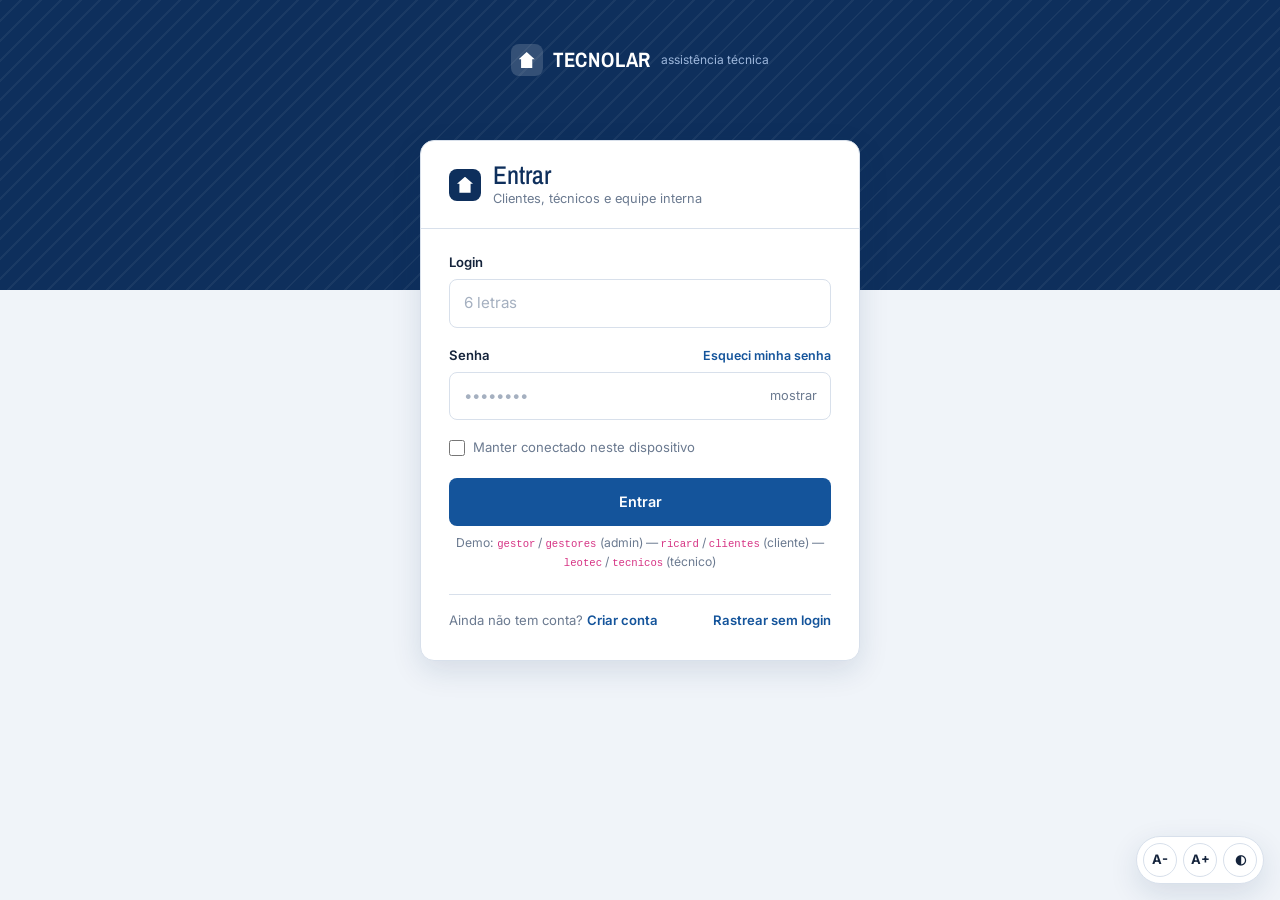
==== login.html @ 78245949 "primeiro commit: site da TecnoLar completo" ====
<!DOCTYPE html>
<html lang="pt-BR">
<head>
  <meta charset="UTF-8">
  <meta name="viewport" content="width=device-width, initial-scale=1.0">
  <title>Entrar | TecnoLar</title>
  <link rel="stylesheet" href="https://cdn.jsdelivr.net/npm/bootstrap@5.3.3/dist/css/bootstrap.min.css">
  <link rel="stylesheet" href="css/style.css">
</head>
<body>
  <header class="login-faixa">
    <a href="index.html" class="logo logo-claro">
      <span class="logo-icone"></span>
      TECNOLAR <small>assistência técnica</small>
    </a>
  </header>

  <main class="login-principal">
    <section class="login-cartao">
      <div class="login-cabecalho">
        <span class="logo-icone"></span>
        <div>
          <h1>Entrar</h1>
          <p>Clientes, técnicos e equipe interna</p>
        </div>
      </div>

      <form class="login-form" id="form-login">
        <div class="alerta alerta-erro d-none" id="erro-login">
          <span class="alerta-icone"></span>
          <p>Login ou senha incorretos.</p>
        </div>

        <div class="campo">
          <label for="login">Login</label>
          <input class="entrada" type="text" id="login" name="login" placeholder="6 letras" maxlength="6" required>
        </div>

        <div class="campo">
          <div class="rotulo-linha">
            <label for="senha">Senha</label>
            <a href="#">Esqueci minha senha</a>
          </div>
          <div class="senha-caixa">
            <input class="entrada" type="password" id="senha" name="senha" placeholder="••••••••" required>
            <button type="button" class="senha-mostrar" id="mostrar-senha">mostrar</button>
          </div>
        </div>

        <label class="checkbox">
          <input type="checkbox" name="manter-conectado">
          Manter conectado neste dispositivo
        </label>

        <button type="submit" class="botao botao-primario botao-total">Entrar</button>

        <p class="dica text-center mt-2">
          Demo: <code>gestor</code> / <code>gestores</code> (admin)
          — <code>ricard</code> / <code>clientes</code> (cliente)
          — <code>leotec</code> / <code>tecnicos</code> (técnico)
        </p>

        <div class="login-rodape">
          <span>Ainda não tem conta? <a href="cliente/cadastro.html">Criar conta</a></span>
          <a href="cliente/chamado-acompanhar.html">Rastrear sem login</a>
        </div>
      </form>
    </section>
  </main>

  <script src="js/app.js"></script>
  <script src="js/paginas/login.js"></script>
  <script src="https://cdn.jsdelivr.net/npm/bootstrap@5.3.3/dist/js/bootstrap.bundle.min.js"></script>
  <script src="js/acessibilidade.js"></script>
</body>
</html>
---- css/style.css ----
/* ==========================================================
   TECNOLAR: estilos compartilhados (usa Bootstrap 5 como base)
   Usado em todas as páginas do site.

   Índice
   1. Variáveis (cores e fontes do projeto)
   2. Ponte com o Bootstrap (tema aplicado nos componentes prontos)
   3. Base
   4. Logo e topo do site
   5. Botões e alertas
   6. Formulários
   7. Opções clicáveis (radio / checkbox personalizados)
   8. Página de login
   9. Página 404
   10. Abrir chamado (3 passos)
   11. Chamado confirmado / acompanhar chamado
   12. Landing page: não tem bloco próprio, é card do Bootstrap
       mais as classes utilitárias da seção 15
   13. Painel admin (layout e linha do tempo)
   14. Painel do técnico (itens de orçamento)
   15. Utilitários (cores, larguras e pequenos ajustes usados direto no HTML)
   ========================================================== */

/* Fontes: títulos em Archivo Narrow, textos em Inter (precisa de internet) */
@import url("https://fonts.googleapis.com/css2?family=Archivo+Narrow:wght@600;700&family=Inter:wght@400;500;600;700&display=swap");


/* ---------- 1. VARIÁVEIS ----------
   Mudou a cor aqui? Muda no site inteiro. */
:root {
  --azul-escuro: #0E2F5C;   /* fundo da capa, títulos, nav */
  --azul: #14549B;          /* botões e links */
  --azul-hover: #0E4382;
  --azul-claro: #EBF1F8;    /* fundos suaves, item selecionado */
  --fundo: #F0F4F9;         /* fundo das páginas */
  --linha: #D8E0EB;         /* bordas */
  --texto: #14233B;
  --texto-suave: #6B7A90;
  --vermelho: #B4342A;      /* erros / risco de SLA */
  --vermelho-claro: #FBEAE8;
  --ambar: #9A5B06;         /* avisos */
  --ambar-claro: #FBF1DF;
  --verde: #1E7A4C;         /* sucesso / concluído */
  --verde-claro: #E4F3EA;
  --superficie: #fff;      /* fundo de cartão, input, menu... troca no tema escuro */
  --acento-marca: #0E2F5C; /* azul da marca p/ fundo (logo, faixa de login...); não troca no tema escuro */

  --fonte-titulo: "Archivo Narrow", "Arial Narrow", sans-serif;
  --fonte-texto: "Inter", "Segoe UI", Arial, sans-serif;

  --raio: 10px;
  --sombra: 0 10px 30px rgba(15, 47, 92, 0.12);
}

/* ---------- 1b. TEMA ESCURO (Desafio Plus, acessibilidade) ----------
   Troca só as variáveis. Como quase todo o CSS já usa var(--algo)
   em vez de cor fixa, a maior parte da página se repinta sozinha. */
:root[data-tema="escuro"] {
  --azul-escuro: #CFE0F7;
  --azul: #5B9BE0;
  --azul-hover: #7FB2E8;
  --azul-claro: #16304F;
  --fundo: #0F1620;
  --linha: #2A3547;
  --texto: #E8ECF2;
  --texto-suave: #9AA7B8;
  --vermelho: #E58A80;
  --vermelho-claro: #3A1E1C;
  --ambar: #E0B868;
  --ambar-claro: #3A2E14;
  --verde: #6FCB9A;
  --verde-claro: #16301F;
  --superficie: #182130;
  --sombra: 0 10px 30px rgba(0, 0, 0, 0.45);
  --bs-emphasis-color-rgb: 232, 236, 242;
  --bs-secondary-rgb: 154, 167, 184;
}
:root[data-tema="escuro"] .logo:not(.logo-claro) { color: var(--texto); }
:root[data-tema="escuro"] .entrada::placeholder { color: #6B7A90; }

/* ---------- 1c. ESCALA DE FONTE (Desafio Plus) ----------
   Como boa parte dos tamanhos no projeto usa rem/em (inclusive no
   Bootstrap), aumentar o tamanho base em % escala o texto inteiro
   sem precisar mexer em cada componente. */
html.fonte-85 { font-size: 85%; }
html.fonte-115 { font-size: 115%; }
html.fonte-130 { font-size: 130%; }
html.fonte-150 { font-size: 150%; }
html.fonte-175 { font-size: 175%; }
html.fonte-200 { font-size: 200%; }

/* ---------- 1d. BARRA DE ACESSIBILIDADE (Desafio Plus) ----------
   Montada em js/acessibilidade.js, fica fixa no canto da tela
   em todas as páginas, por isso vive aqui e não em cada arquivo. */
.barra-acessibilidade {
  position: fixed;
  right: 16px;
  bottom: 16px;
  z-index: 1500;
  display: flex;
  gap: 6px;
  background: var(--superficie);
  border: 1px solid var(--linha);
  border-radius: 999px;
  padding: 6px;
  box-shadow: var(--sombra);
  font-family: var(--fonte-texto);
}

.botao-acessibilidade {
  width: 34px;
  height: 34px;
  border-radius: 50%;
  border: 1px solid var(--linha);
  background: transparent;
  color: var(--texto);
  font-size: 13px;
  font-weight: 700;
  cursor: pointer;
}

/* ---------- 1e. TOASTS (substituem o window.alert()) ---------- */
#toast-container {
  position: fixed;
  top: 20px;
  right: 20px;
  z-index: 2000;
  display: flex;
  flex-direction: column;
  gap: 10px;
}

.toast-aviso {
  box-shadow: var(--sombra);
  min-width: 260px;
  transition: opacity 0.4s;
}

.toast-aviso.toast-saindo { opacity: 0; }

/* ---------- 2. PONTE COM O BOOTSTRAP ----------
   O Bootstrap define as próprias cores em variáveis --bs-*.
   Sobrescrevendo elas aqui, os componentes prontos dele
   (botões, navbar, badges, cards, tabelas...) já nascem
   com a identidade visual da TecnoLar, sem precisar reescrever
   cada componente do zero. */
:root {
  --bs-primary: var(--azul);
  --bs-primary-rgb: 20, 84, 155;
  --bs-link-color: var(--azul);
  --bs-link-hover-color: var(--azul-hover);
  --bs-body-color: var(--texto);
  --bs-body-bg: var(--fundo);
  --bs-emphasis-color: var(--texto);
  --bs-emphasis-color-rgb: 20, 35, 59;
  --bs-secondary-color: var(--texto-suave);
  --bs-secondary: var(--texto-suave);
  --bs-secondary-rgb: 107, 122, 144;
  --bs-body-font-family: var(--fonte-texto);
  --bs-border-color: var(--linha);
  --bs-border-radius: 8px;
  --bs-border-radius-lg: var(--raio);
  --bs-danger: var(--vermelho);
  --bs-warning: var(--ambar);
  --bs-success: var(--verde);
}
.btn-primary {
  --bs-btn-bg: var(--azul);
  --bs-btn-border-color: var(--azul);
  --bs-btn-hover-bg: var(--azul-hover);
  --bs-btn-hover-border-color: var(--azul-hover);
  --bs-btn-active-bg: var(--azul-hover);
  --bs-btn-active-border-color: var(--azul-hover);
  font-weight: 600;
}
.navbar-dark.bg-tecnolar { background: var(--acento-marca) !important; }
.form-control:focus, .form-select:focus {
  border-color: var(--azul);
  box-shadow: 0 0 0 3px rgba(20, 84, 155, 0.15);
}
h1, h2, h3, .font-titulo { font-family: var(--fonte-titulo); }


/* ---------- 3. BASE ---------- */
* { box-sizing: border-box; }

body {
  margin: 0;
  font-family: var(--fonte-texto);
  font-size: 15px;
  line-height: 1.5;
  color: var(--texto);
  background: var(--fundo);
}

h1, h2, h3 {
  margin: 0;
  font-family: var(--fonte-titulo);
  line-height: 1.1;
  color: var(--azul-escuro);
}

a { color: var(--azul); font-weight: 600; text-decoration: none; }
a:hover { text-decoration: underline; }

fieldset { border: 0; padding: 0; margin: 0 0 22px; min-width: 0; }
legend { padding: 0; }

/* Fundo listrado usado nos "espaços de foto", igual ao wireframe */
.listrado {
  background: repeating-linear-gradient(135deg, #E6EDF7 0 8px, #F3F6FB 8px 16px);
}


/* ---------- 4. LOGO E TOPO ---------- */
.logo {
  display: flex;
  align-items: center;
  gap: 10px;
  font-family: var(--fonte-titulo);
  font-weight: 700;
  font-size: 1.3rem;
  letter-spacing: 0.04em;
  color: var(--azul-escuro);
}
.logo:hover { text-decoration: none; }

.logo small {
  font-family: var(--fonte-texto);
  font-size: 0.75rem;
  font-weight: 400;
  letter-spacing: 0;
  color: var(--texto-suave);
}

/* Ícone do logo: quadrado azul com uma casinha desenhada só com CSS */
.logo-icone {
  width: 32px;
  height: 32px;
  flex: none;
  border-radius: 8px;
  background: var(--acento-marca);
  display: grid;
  place-items: center;
}
.logo-icone::before {
  content: "";
  width: 16px;
  height: 16px;
  background: var(--superficie);
  clip-path: polygon(50% 0, 100% 45%, 85% 45%, 85% 100%, 15% 100%, 15% 45%, 0 45%);
}

/* Versão do logo para fundo azul */
.logo-claro { color: #fff; }
.logo-claro small { color: #9DB7DC; }
.logo-claro .logo-icone { background: rgba(255, 255, 255, 0.16); }

.topo {
  background: var(--superficie);
  border-bottom: 1px solid var(--linha);
}
.topo-conteudo {
  max-width: 1100px;
  margin: 0 auto;
  padding: 14px 24px;
  display: flex;
  align-items: center;
  justify-content: space-between;
  gap: 16px;
}
.topo-acoes { display: flex; align-items: center; gap: 16px; }
.topo-ajuda { font-size: 0.8rem; color: var(--texto-suave); }

/* Botão do menu hambúrguer (3 tracinhos) */
.menu-hamburguer {
  width: 40px;
  height: 40px;
  border: 1px solid var(--linha);
  border-radius: 8px;
  background: var(--superficie);
  display: grid;
  place-content: center;
  gap: 4px;
  cursor: pointer;
}
.menu-hamburguer span {
  display: block;
  width: 18px;
  height: 2px;
  background: var(--acento-marca);
  border-radius: 2px;
}


/* ---------- 5. BOTÕES E ALERTAS ---------- */
.botao {
  display: inline-block;
  padding: 12px 22px;
  border: 1px solid transparent;
  border-radius: 8px;
  font-family: var(--fonte-texto);
  font-size: 0.9rem;
  font-weight: 600;
  text-align: center;
  cursor: pointer;
  transition: background 0.2s, border-color 0.2s, transform 0.1s;
}
.botao:hover { text-decoration: none; }
.botao:active { transform: translateY(1px); }

.botao-primario { background: var(--azul); color: #fff; }
.botao-primario:hover { background: var(--azul-hover); }

.botao-secundario { background: var(--superficie); color: var(--azul-escuro); border-color: var(--linha); }
.botao-secundario:hover { border-color: var(--azul); }

.botao-total { width: 100%; }
.botao-pequeno { padding: 8px 14px; font-size: 0.8rem; }

/* Caixas de aviso: erro (vermelho), aviso (âmbar) e informação (azul) */
.alerta {
  display: flex;
  gap: 12px;
  padding: 12px 14px;
  margin-bottom: 18px;
  border: 1px solid;
  border-radius: 8px;
  font-size: 0.82rem;
}
.alerta strong { display: block; margin-bottom: 2px; }
.alerta p { margin: 0; }

.alerta-erro  { background: var(--vermelho-claro); border-color: #EFC3BE; color: var(--vermelho); }
.alerta-aviso { background: var(--ambar-claro);    border-color: #EBD6AE; color: var(--ambar); }
.alerta-info  { background: var(--azul-claro);     border-color: #CBD8EE; color: var(--azul-escuro); }

/* Bolinha com "!" (ou "i" no alerta de informação) */
.alerta-icone {
  width: 22px;
  height: 22px;
  flex: none;
  border-radius: 50%;
  background: currentColor;
  display: grid;
  place-items: center;
}
.alerta-icone::before { content: "!"; color: #fff; font-size: 0.8rem; font-weight: 700; }
.alerta-info .alerta-icone::before { content: "i"; }


/* ---------- 6. FORMULÁRIOS ---------- */
.campo { margin-bottom: 18px; }

.rotulo,
.campo label {
  display: block;
  margin-bottom: 6px;
  font-size: 0.82rem;
  font-weight: 600;
}
.opcional { font-weight: 400; color: var(--texto-suave); }

.entrada {
  width: 100%;
  padding: 12px 14px;
  border: 1px solid var(--linha);
  border-radius: 8px;
  background: var(--superficie);
  font-family: inherit;
  font-size: 0.95rem;
  color: var(--texto);
  transition: border-color 0.2s, box-shadow 0.2s;
}
.entrada::placeholder { color: #A5B0C0; }
.entrada:focus {
  outline: none;
  border-color: var(--azul);
  box-shadow: 0 0 0 3px rgba(20, 84, 156, 0.15);
}
.entrada.erro { border-color: var(--vermelho); }
textarea.entrada { min-height: 96px; resize: vertical; }

.dica { margin: 6px 0 0; font-size: 0.76rem; color: var(--texto-suave); }
.mensagem-erro { margin: 6px 0 0; font-size: 0.76rem; color: var(--vermelho); }

/* Grades: colocam campos lado a lado */
.grade { display: grid; gap: 16px; }
.grade-2   { grid-template-columns: 1fr 1fr; }
.grade-3   { grid-template-columns: 1fr 1fr 1fr; }
.grade-2-1 { grid-template-columns: 2fr 1fr; }
.grade-cep { grid-template-columns: 150px 1fr; }

/* Checkbox simples com texto ao lado */
.checkbox {
  display: flex;
  align-items: center;
  gap: 8px;
  font-size: 0.82rem;
  color: var(--texto-suave);
  cursor: pointer;
}
.checkbox input { width: 16px; height: 16px; accent-color: var(--azul); }


/* ---------- 7. OPÇÕES CLICÁVEIS ----------
   Truque: o input (radio/checkbox) fica escondido e o visual é
   desenhado no <span> logo depois dele. Quando o input está
   marcado (:checked), o span muda de cor. Funciona sem JavaScript. */
.opcao { position: relative; display: block; cursor: pointer; }
.opcao input { position: absolute; opacity: 0; pointer-events: none; }

.opcao-caixa {
  display: block;
  padding: 12px 14px;
  border: 1px solid var(--linha);
  border-radius: var(--raio);
  background: var(--superficie);
  transition: border-color 0.2s, background 0.2s, box-shadow 0.2s;
}
.opcao:hover .opcao-caixa { border-color: var(--azul); }
.opcao input:checked + .opcao-caixa {
  border-color: var(--azul);
  background: var(--azul-claro);
  box-shadow: 0 0 0 1px var(--azul);
}
.opcao input:focus-visible + .opcao-caixa { outline: 2px solid var(--azul); outline-offset: 2px; }
.opcao input:disabled + .opcao-caixa {
  opacity: 0.5;
  background: var(--fundo);
  cursor: not-allowed;
  border-color: var(--linha);
  box-shadow: none;
}

/* Opção em linha: bolinha de seleção + texto */
.opcao-linha { display: flex; align-items: center; gap: 12px; }
.marcador {
  width: 18px;
  height: 18px;
  flex: none;
  border: 2px solid #B9C5D6;
  border-radius: 50%;
  background: var(--superficie);
  transition: border-color 0.2s;
}
.opcao input:checked + .opcao-caixa .marcador {
  border-color: var(--azul);
  background: radial-gradient(circle, var(--azul) 0 4px, #fff 5px);
}

/* Botões lado a lado (Sim / Não / Não sei) */
.segmentado {
  display: grid;
  grid-auto-flow: column;
  grid-auto-columns: 1fr;
  overflow: hidden;
  border: 1px solid var(--linha);
  border-radius: 8px;
  background: var(--superficie);
}
.segmentado label { position: relative; }
.segmentado input { position: absolute; opacity: 0; }
.segmentado span {
  display: block;
  padding: 10px 8px;
  border-left: 1px solid var(--linha);
  font-size: 0.85rem;
  text-align: center;
  color: var(--texto-suave);
  cursor: pointer;
  transition: background 0.2s, color 0.2s;
}
.segmentado label:first-child span { border-left: 0; }
.segmentado input:checked + span { background: var(--acento-marca); color: #fff; font-weight: 600; }
.segmentado input:focus-visible + span { outline: 2px solid var(--azul); outline-offset: -3px; }

/* Etiquetas arredondadas (não gela, faz ruído...) */
.chips { display: flex; flex-wrap: wrap; gap: 8px; margin-top: 10px; }
.chip { position: relative; }
.chip input { position: absolute; opacity: 0; }
.chip span {
  display: inline-block;
  padding: 4px 12px;
  border: 1px solid var(--linha);
  border-radius: 999px;
  background: var(--superficie);
  font-size: 0.78rem;
  color: var(--texto-suave);
  cursor: pointer;
  transition: background 0.2s, border-color 0.2s, color 0.2s;
}
.chip:hover span { border-color: var(--azul); }
.chip input:checked + span { background: var(--azul-claro); border-color: var(--azul); color: var(--azul); font-weight: 600; }
.chip input:focus-visible + span { outline: 2px solid var(--azul); outline-offset: 2px; }


/* ---------- 8. PÁGINA DE LOGIN ---------- */
.login-faixa {
  height: 290px;
  padding: 44px 24px 0;
  background-color: var(--acento-marca);
  background-image: repeating-linear-gradient(135deg, rgba(255, 255, 255, 0.05) 0 2px, transparent 2px 14px);
  display: flex;
  justify-content: center;
  align-items: flex-start;
}
.login-principal { padding: 0 20px 48px; }

/* O cartão sobe um pouco sobre a faixa azul (margem negativa) */
.login-cartao {
  max-width: 440px;
  margin: -150px auto 0;
  overflow: hidden;
  border: 1px solid var(--linha);
  border-radius: 14px;
  background: var(--superficie);
  box-shadow: var(--sombra);
}
.login-cabecalho {
  display: flex;
  align-items: center;
  gap: 12px;
  padding: 20px 28px;
  border-bottom: 1px solid var(--linha);
}
.login-cabecalho h1 { font-size: 1.6rem; }
.login-cabecalho p { margin: 0; font-size: 0.8rem; color: var(--texto-suave); }

.login-form { padding: 24px 28px 8px; }
.login-rodape {
  display: flex;
  justify-content: space-between;
  gap: 12px;
  margin-top: 22px;
  padding: 16px 0 22px;
  border-top: 1px solid var(--linha);
  font-size: 0.82rem;
  color: var(--texto-suave);
}

/* Linha "Senha ........ Esqueci minha senha" */
.rotulo-linha { display: flex; justify-content: space-between; align-items: baseline; margin-bottom: 6px; }
.rotulo-linha label { margin: 0; }
.rotulo-linha a { font-size: 0.78rem; }

/* Campo de senha com o botão "mostrar" por cima */
.senha-caixa { position: relative; }
.senha-caixa .entrada { padding-right: 84px; }
.senha-mostrar {
  position: absolute;
  right: 8px;
  top: 50%;
  transform: translateY(-50%);
  padding: 6px;
  border: 0;
  background: none;
  font-family: inherit;
  font-size: 0.8rem;
  color: var(--texto-suave);
  cursor: pointer;
}
.senha-mostrar:hover { color: var(--azul); }
.login-form .checkbox { margin-bottom: 20px; }


/* ---------- 9. PÁGINA 404 ---------- */
.pagina-erro {
  min-height: 100vh;
  display: flex;
  flex-direction: column;
  background-image: repeating-linear-gradient(135deg, rgba(15, 47, 92, 0.035) 0 2px, transparent 2px 14px);
}
.erro-principal { flex: 1; display: grid; place-items: center; padding: 40px 20px; }

.erro-cartao {
  width: 100%;
  max-width: 920px;
  padding: 56px 52px;
  display: grid;
  grid-template-columns: auto 1fr;
  align-items: center;
  gap: 56px;
  border: 1px solid var(--linha);
  border-radius: 14px;
  background: var(--superficie);
  box-shadow: var(--sombra);
}

.erro-numero { padding-left: 22px; border-left: 4px solid var(--vermelho); }
.erro-rotulo { font-size: 0.75rem; font-weight: 700; letter-spacing: 0.16em; color: var(--vermelho); }

/* O "404" usa em (proporcional ao tamanho da fonte) para o
   tambor do meio acompanhar o tamanho dos números */
.erro-codigo {
  display: flex;
  align-items: center;
  font-family: var(--fonte-titulo);
  font-size: clamp(96px, 16vw, 150px);
  font-weight: 700;
  line-height: 1;
  color: var(--vermelho);
}

/* O "0" é a janela de uma máquina de lavar (um SVG com várias partes).
   Cada parte tem a sua própria animação:
   - .aro / .aro-interno / .vidro: moldura e vidro da porta
   - .roupas: peças de roupa girando dentro do tambor
   - .balanco + .agua-fundo / .agua-frente: a água balançando e ondulando
   - .bolha: bolhas subindo
   - a máquina inteira também treme de leve, como na centrifugação */
.maquina {
  width: 0.7em;
  height: 0.7em;
  margin: 0 0.02em;
  overflow: visible;
  animation: tremer 0.35s linear infinite;
}
.maquina .aro         { fill: var(--vermelho); }
.maquina .aro-interno { fill: #8F2219; }
.maquina .vidro       { fill: #EAF1FB; }
.maquina .reflexo     { fill: none; stroke: #fff; stroke-width: 3; stroke-linecap: round; opacity: 0.85; }

.maquina .roupas {
  transform-box: view-box;
  transform-origin: 50px 50px;
  animation: girar 5s linear infinite;
}
.maquina .balanco {
  transform-box: view-box;
  transform-origin: 50px 50px;
  animation: balancar 2.6s ease-in-out infinite;
}
.maquina .agua-fundo  { fill: #9DB7DC; opacity: 0.7; animation: onda 3s linear infinite; }
.maquina .agua-frente { fill: var(--azul); opacity: 0.38; animation: onda 2s linear infinite reverse; }

.maquina .bolha { fill: #fff; opacity: 0; animation: subir 3s ease-in infinite; }
.maquina .bolha:nth-child(2) { animation-delay: -1s; }
.maquina .bolha:nth-child(3) { animation-delay: -2s; }
.maquina .bolha:nth-child(4) { animation-delay: -0.5s; }

/* Os dois "4" caem na entrada da página (uma vez só) */
.digito { animation: entrar 0.7s ease-out both; }
.digito-final { animation-delay: 0.25s; }

@keyframes girar  { to { transform: rotate(360deg); } }
@keyframes balancar {
  0%, 100% { transform: rotate(-5deg); }
  50%      { transform: rotate(5deg); }
}
@keyframes onda { to { transform: translateX(-50px); } }
@keyframes subir {
  0%   { transform: translateY(0);     opacity: 0; }
  20%  { opacity: 0.9; }
  100% { transform: translateY(-26px); opacity: 0; }
}
@keyframes tremer {
  0%, 100% { transform: translate(0, 0); }
  25%      { transform: translate(1px, -1px); }
  50%      { transform: translate(-1px, 1px); }
  75%      { transform: translate(1px, 1px); }
}
@keyframes entrar {
  from { opacity: 0; transform: translateY(-30px); }
  to   { opacity: 1; transform: none; }
}

.erro-texto h1 { margin-bottom: 12px; font-size: 2.4rem; }
.erro-texto p { max-width: 46ch; margin: 0 0 24px; color: var(--texto-suave); }
.erro-botoes { display: flex; flex-wrap: wrap; gap: 12px; }
.erro-texto .erro-ajuda {
  max-width: none;
  margin: 28px 0 0;
  padding-top: 18px;
  border-top: 1px solid var(--linha);
  font-size: 0.8rem;
  color: var(--texto-suave);
}

/* Quem desativa animações no sistema não vê nada se mexendo */
@media (prefers-reduced-motion: reduce) {
  *, *::before, *::after { animation: none !important; transition: none !important; }
}


/* ---------- 10. ABRIR CHAMADO ---------- */
.pagina-chamado { max-width: 760px; margin: 32px auto 64px; padding: 0 20px; }

.cartao {
  overflow: hidden;
  border: 1px solid var(--linha);
  border-radius: 14px;
  background: var(--superficie);
  box-shadow: var(--sombra);
}
.cartao-topo {
  padding: 28px 32px 22px;
  border-bottom: 1px solid var(--linha);
  background: linear-gradient(180deg, var(--azul-claro), var(--superficie));
}
.cartao-topo h1 { font-size: 2rem; }
.cartao-topo p { margin: 6px 0 22px; font-size: 0.9rem; color: var(--texto-suave); }
.cartao-corpo { padding: 28px 32px; }
.cartao-rodape {
  display: flex;
  align-items: center;
  justify-content: space-between;
  gap: 12px;
  padding: 16px 32px;
  border-top: 1px solid var(--linha);
  background: var(--fundo);
  font-size: 0.78rem;
  color: var(--texto-suave);
}
.botoes { display: flex; gap: 10px; }

/* Indicador de passos: (1) ---- (2) ---- (3) */
/* flex-wrap evita que passos a mais (ex: acompanhar chamado tem 5) sejam
   cortados pelo "overflow: hidden" do .cartao. Quando não cabe numa
   linha só, quebra pra linha de baixo em vez de sumir. */
.passos { display: flex; flex-wrap: wrap; align-items: center; gap: 10px; row-gap: 14px; margin: 0; padding: 0; list-style: none; }
.passo { display: flex; align-items: center; gap: 8px; font-size: 0.8rem; color: var(--texto-suave); white-space: nowrap; }
.passo-numero {
  width: 26px;
  height: 26px;
  display: grid;
  place-items: center;
  border: 1.5px solid #B9C5D6;
  border-radius: 50%;
  background: var(--superficie);
  font-size: 0.78rem;
  font-weight: 700;
}
.passo-linha { flex: 1; height: 2px; background: var(--linha); }
.passo-linha.feita { background: var(--azul); }

.passo.ativo,
.passo.feito { color: var(--azul-escuro); font-weight: 600; }
.passo.ativo .passo-numero,
.passo.feito .passo-numero { background: var(--azul); border-color: var(--azul); color: #fff; }

/* Passo 1: cartões dos aparelhos */
.aparelhos { display: grid; grid-template-columns: repeat(4, 1fr); gap: 12px; }
.aparelho-caixa { padding: 12px 10px; text-align: center; }
.aparelho-icone {
  height: 64px;
  margin-bottom: 10px;
  border-radius: 8px;
  display: grid;
  place-items: center;
  color: var(--azul);
  transition: background 0.2s, color 0.2s;
}
.aparelho-icone svg {
  width: 34px;
  height: 34px;
  fill: none;
  stroke: currentColor;
  stroke-width: 1.6;
  stroke-linecap: round;
  stroke-linejoin: round;
}
.aparelho-nome { font-size: 0.82rem; font-weight: 600; }
.opcao input:checked + .aparelho-caixa .aparelho-icone { background: var(--azul); color: #fff; }

/* Botão de anexar fotos */
.fotos { display: flex; flex-wrap: wrap; gap: 10px; }
.foto-add {
  width: 88px;
  height: 88px;
  display: grid;
  place-content: center;
  border: 1.5px dashed #AFC0DA;
  border-radius: 10px;
  background: var(--fundo);
  font-size: 0.72rem;
  text-align: center;
  color: var(--azul);
  cursor: pointer;
  transition: background 0.2s, border-color 0.2s;
}
.foto-add:hover { background: var(--azul-claro); border-color: var(--azul); }
.foto-add input { display: none; }
.foto-add strong { display: block; font-size: 1.5rem; line-height: 1; }

/* Caixa com fundo claro para agrupar campos */
.caixa {
  margin: 18px 0;
  padding: 18px;
  border: 1px solid var(--linha);
  border-radius: var(--raio);
  background: var(--fundo);
}
.caixa h3 { margin-bottom: 14px; font-size: 1.05rem; }
.caixa .campo:last-child { margin-bottom: 0; }

/* Passo 2: endereços */
.lista-opcoes { display: grid; gap: 10px; }
.endereco-nome { font-size: 0.9rem; font-weight: 600; }
.endereco-detalhe { font-size: 0.8rem; color: var(--texto-suave); }
.opcao-linha .editar { margin-left: auto; font-size: 0.75rem; }
.opcao-tracejada .opcao-caixa { border-style: dashed; text-align: center; font-size: 0.85rem; font-weight: 600; color: var(--azul); }

.miniatura {
  width: 60px;
  height: 60px;
  flex: none;
  display: grid;
  place-items: center;
  border-radius: 8px;
  color: var(--azul);
}
.miniatura svg {
  width: 28px;
  height: 28px;
  fill: none;
  stroke: currentColor;
  stroke-width: 1.6;
  stroke-linecap: round;
  stroke-linejoin: round;
}

.setor {
  display: flex;
  align-items: center;
  gap: 14px;
  margin: 18px 0;
  padding: 14px;
  border: 1px solid #CBD8EE;
  border-radius: var(--raio);
  background: var(--azul-claro);
  font-size: 0.82rem;
}
.setor strong { display: block; font-size: 0.92rem; color: var(--azul-escuro); }
.setor span { color: var(--texto-suave); }

.recebe {
  display: flex;
  align-items: center;
  justify-content: space-between;
  gap: 16px;
  padding: 14px 16px;
  border: 1px solid var(--linha);
  border-radius: var(--raio);
}
.recebe strong { display: block; font-size: 0.9rem; }
.recebe small { color: var(--texto-suave); font-size: 0.76rem; }
.recebe .segmentado { width: 230px; flex: none; }

/* Passo 3: dias, horários e resumo */
.semana-topo { display: flex; justify-content: space-between; align-items: baseline; margin-bottom: 10px; font-size: 0.8rem; }
.semana-topo strong { font-size: 0.85rem; }
.dias { display: grid; grid-template-columns: repeat(6, 1fr); gap: 8px; margin-bottom: 24px; }
.dia-caixa { padding: 10px 4px; text-align: center; }
.dia-sem { display: block; font-size: 0.68rem; font-weight: 600; color: var(--texto-suave); }
.dia-num { display: block; font-family: var(--fonte-titulo); font-size: 1.6rem; font-weight: 700; line-height: 1.15; color: var(--azul-escuro); }
.dia-livres { display: block; font-size: 0.68rem; color: var(--texto-suave); }
.opcao input:checked + .dia-caixa .dia-livres { color: var(--azul); font-weight: 600; }

.janelas { display: grid; grid-template-columns: 1fr 1fr; gap: 10px; margin: 10px 0; }
.janela-hora { display: block; font-size: 0.95rem; font-weight: 700; }
.janela-tecnico { display: block; font-size: 0.76rem; color: var(--texto-suave); }

.sem-horario {
  display: flex;
  align-items: center;
  justify-content: space-between;
  gap: 12px;
  padding: 12px 14px;
  border: 1px solid var(--linha);
  border-radius: var(--raio);
  font-size: 0.85rem;
}
.sem-horario small { display: block; color: var(--texto-suave); }

.resumo {
  margin: 24px 0 18px;
  padding: 18px;
  border: 1px solid var(--linha);
  border-radius: var(--raio);
}
.resumo h3 { margin-bottom: 14px; font-size: 1.05rem; }
.resumo-item { display: flex; gap: 14px; font-size: 0.82rem; color: var(--texto-suave); }
.resumo-item strong { display: block; font-size: 0.95rem; color: var(--texto); }
.resumo-taxa {
  display: flex;
  align-items: center;
  justify-content: space-between;
  margin-top: 16px;
  padding-top: 14px;
  border-top: 1px dashed var(--linha);
  font-size: 0.85rem;
  font-weight: 600;
}
.resumo-taxa small { display: block; font-weight: 400; color: var(--texto-suave); }
.resumo-preco { font-family: var(--fonte-titulo); font-size: 1.6rem; font-weight: 700; color: var(--azul-escuro); }


/* ---------- 11. CHAMADO CONFIRMADO / ACOMPANHAR ---------- */
.confirmacao-topo {
  padding-top: 36px;
  text-align: center;
  background: linear-gradient(180deg, var(--verde-claro), var(--superficie));
}
.confirmacao-topo h1 { font-size: 2.2rem; }
.confirmacao-topo p { margin: 8px 0 14px; }
.confirmacao-topo .passos { margin-top: 24px; }

/* Selo de sucesso: o círculo e o ✓ são "desenhados" na entrada.
   A animação usa stroke-dashoffset: a linha começa escondida
   (deslocada) e vai até a posição normal (0). */
.selo { display: block; width: 84px; height: 84px; margin: 0 auto 16px; }
.selo-circulo {
  fill: var(--superficie);
  stroke: var(--verde);
  stroke-width: 4;
  stroke-dasharray: 214;
  --comprimento: 214;
  animation: desenhar 0.8s ease-out backwards;
}
.selo-check {
  fill: none;
  stroke: var(--verde);
  stroke-width: 6;
  stroke-linecap: round;
  stroke-linejoin: round;
  stroke-dasharray: 50;
  --comprimento: 50;
  animation: desenhar 0.45s 0.7s ease-out backwards;
}
@keyframes desenhar { from { stroke-dashoffset: var(--comprimento); } to { stroke-dashoffset: 0; } }

.protocolo {
  display: inline-block;
  padding: 4px 16px;
  border: 1px solid #BFE0CD;
  border-radius: 999px;
  background: var(--superficie);
  font-size: 0.85rem;
  font-weight: 700;
  color: var(--verde);
}

/* "O que acontece agora": aqui os números fazem sentido, é uma sequência */
.proximos { display: grid; gap: 16px; margin: 0 0 22px; padding: 0; list-style: none; }
.proximos li { display: flex; gap: 14px; }
.proximo-numero {
  width: 28px;
  height: 28px;
  flex: none;
  display: grid;
  place-items: center;
  border-radius: 50%;
  background: var(--azul-claro);
  font-size: 0.8rem;
  font-weight: 700;
  color: var(--azul);
}
.proximos strong { display: block; font-size: 0.92rem; }
.proximos p { margin: 2px 0 0; font-size: 0.82rem; color: var(--texto-suave); }
.corpo-titulo { margin: 28px 0 14px; font-size: 1.15rem; }


/* ---------- 13. PAINEL ADMIN ---------- */
.admin-layout { display: flex; min-height: 100vh; }
.admin-sidebar {
  width: 220px;
  flex: none;
  background: var(--superficie);
  border-right: 1px solid var(--linha);
  padding: 20px 14px;
}
.admin-sidebar .nav-link {
  color: var(--texto);
  border-radius: 8px;
  padding: 8px 12px;
  font-size: 0.9rem;
  font-weight: 500;
  display: flex;
  justify-content: space-between;
  align-items: center;
}
.admin-sidebar .nav-link.active { background: var(--azul-claro); color: var(--azul-escuro); font-weight: 700; }
.admin-sidebar .nav-link:hover { background: var(--fundo); }
.admin-main { flex: 1; padding: 28px 32px; background: var(--fundo); min-height: 100vh; }

.cartao-estatistica { border: 1px solid var(--linha); border-radius: var(--raio); background: var(--superficie); padding: 16px 18px; }
.cartao-estatistica.risco { border-color: #EFC3BE; background: var(--vermelho-claro); }

/* Botão de menu do admin: só aparece no celular (vira o acesso à
   sidebar, que nessa largura some por padrão). */
.botao-menu-admin { display: none; }

@media (max-width: 760px) {
  .admin-sidebar { display: none; }
  .admin-sidebar.aberta {
    display: flex;
    position: fixed;
    top: 0;
    left: 0;
    bottom: 0;
    z-index: 1000;
    box-shadow: var(--sombra);
  }
  .botao-menu-admin {
    display: inline-flex;
    align-items: center;
    justify-content: center;
    width: 40px;
    height: 40px;
    border: 1px solid var(--linha);
    border-radius: 8px;
    background: var(--superficie);
    margin-bottom: 12px;
  }
}

/* Linha do tempo do chamado (tela de detalhe do admin): uma lista
   vertical com uma bolinha em cada item, ligadas por uma linha. */
.linha-tempo { list-style: none; padding: 0; margin: 0; }
.linha-tempo li { position: relative; padding: 0 0 22px 26px; border-left: 2px solid var(--linha); margin-left: 6px; }
.linha-tempo li:last-child { border-color: transparent; padding-bottom: 0; }
.linha-tempo li::before {
  content: "";
  position: absolute;
  left: -7px;
  top: 2px;
  width: 12px;
  height: 12px;
  border-radius: 50%;
  background: var(--azul);
  border: 2px solid #fff;
  box-shadow: 0 0 0 1px var(--azul);
}


/* ---------- 14. PAINEL DO TÉCNICO ---------- */
/* Linha de item do orçamento: descrição + valor + botão de remover,
   lado a lado. Só empilha numa coluna quando o celular é estreito. */
.item-orcamento { display: grid; grid-template-columns: 1fr 120px auto; gap: 8px; margin-bottom: 8px; align-items: center; }
@media (max-width: 560px) {
  .item-orcamento { grid-template-columns: 1fr; }
}


/* ---------- 15. UTILITÁRIOS ---------- */
.texto-azul-escuro { color: var(--azul-escuro); }
.texto-azul { color: var(--azul); }
.texto-vermelho { color: var(--vermelho); }
.fundo-azul-claro { background: var(--azul-claro); }
.fundo-azul-escuro { background: var(--acento-marca); }
.raio-grande { border-radius: var(--raio); }
.caixa-arredondada { border-radius: var(--raio); border: 1px solid var(--linha); background: var(--superficie); }
.destaque-azul { border: 2px solid var(--azul); }
.rotulo-secao { letter-spacing: 0.04em; }
.rotulo-destaque-escuro { letter-spacing: 0.08em; color: #9DB7DC; }
.texto-subtitulo-escuro { color: #C7D6ED; }
.dica-compacta { margin-top: -10px; }
.checkbox-espacado { margin-bottom: 18px; }
.largura-360 { max-width: 360px; }
.largura-560 { max-width: 560px; }
.largura-640 { max-width: 640px; }
.largura-760 { max-width: 760px; }
.linha-clicavel { cursor: pointer; }


/* ---------- RESPONSIVO (celulares) ---------- */
@media (max-width: 760px) {
  .erro-cartao { grid-template-columns: 1fr; gap: 28px; padding: 36px 28px; }
}

@media (max-width: 600px) {
  .grade-2, .grade-3, .grade-2-1, .grade-cep { grid-template-columns: 1fr; }
  .aparelhos { grid-template-columns: repeat(2, 1fr); }
  .dias { grid-template-columns: repeat(3, 1fr); }
  .janelas { grid-template-columns: 1fr; }
  .cartao-topo, .cartao-corpo, .cartao-rodape { padding-left: 20px; padding-right: 20px; }
  .passo:not(.ativo) .passo-texto { display: none; } /* no celular só mostra o nome do passo atual */
  .recebe { flex-direction: column; align-items: stretch; }
  .recebe .segmentado { width: 100%; }
  .topo-ajuda { display: none; }
}
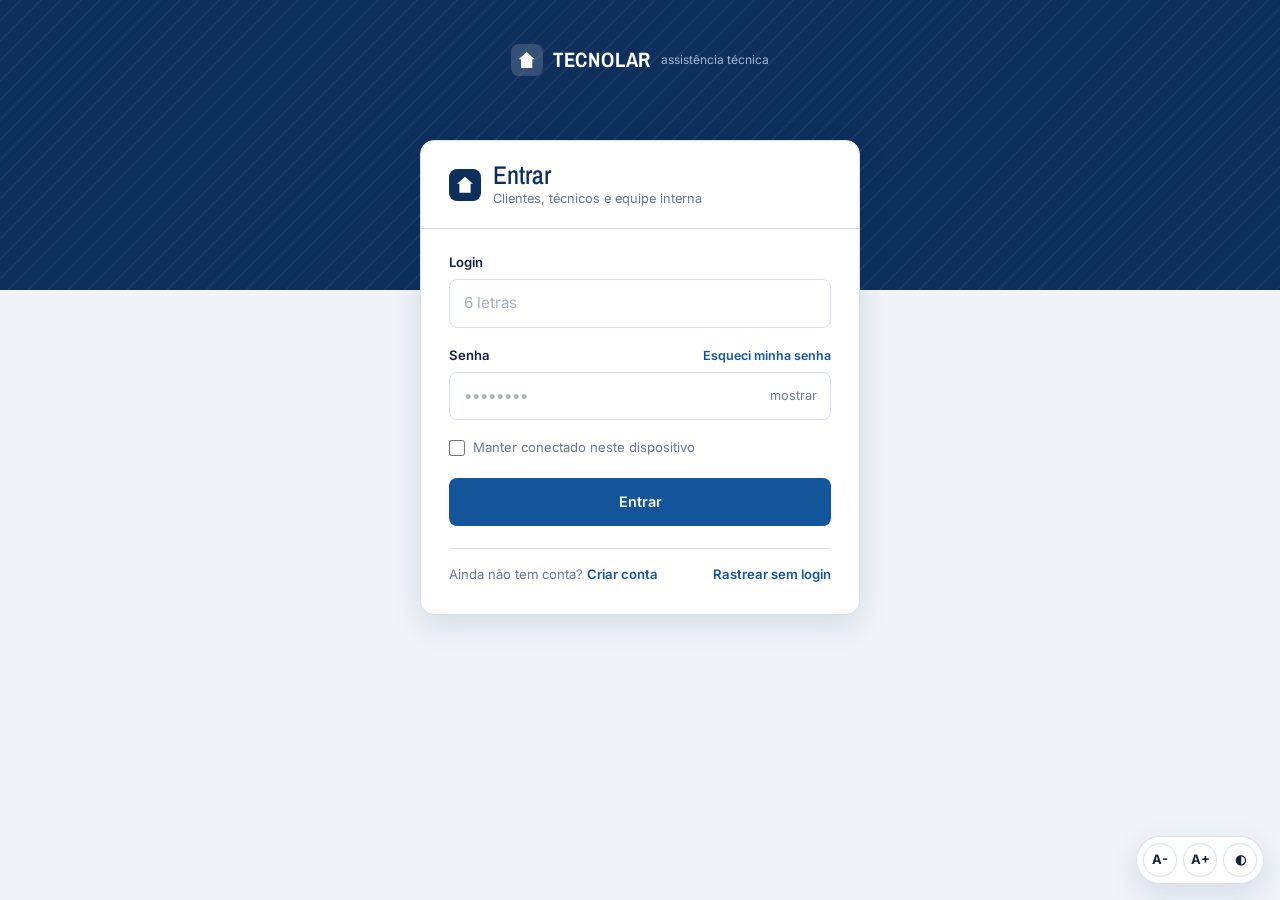
==== commit 9baed0ee: "tira credenciais de demo da tela de login" ====
--- a/login.html
+++ b/login.html
@@ -54,12 +54,6 @@
 
         <button type="submit" class="botao botao-primario botao-total">Entrar</button>
 
-        <p class="dica text-center mt-2">
-          Demo: <code>gestor</code> / <code>gestores</code> (admin)
-          — <code>ricard</code> / <code>clientes</code> (cliente)
-          — <code>leotec</code> / <code>tecnicos</code> (técnico)
-        </p>
-
         <div class="login-rodape">
           <span>Ainda não tem conta? <a href="cliente/cadastro.html">Criar conta</a></span>
           <a href="cliente/chamado-acompanhar.html">Rastrear sem login</a>
--- a/css/style.css
+++ b/css/style.css
@@ -1055,7 +1055,7 @@
 .rotulo-secao { letter-spacing: 0.04em; }
 .rotulo-destaque-escuro { letter-spacing: 0.08em; color: #9DB7DC; }
 .texto-subtitulo-escuro { color: #C7D6ED; }
-.dica-compacta { margin-top: -10px; }
+.dica-compacta { margin-top: 2px; }
 .checkbox-espacado { margin-bottom: 18px; }
 .largura-360 { max-width: 360px; }
 .largura-560 { max-width: 560px; }
